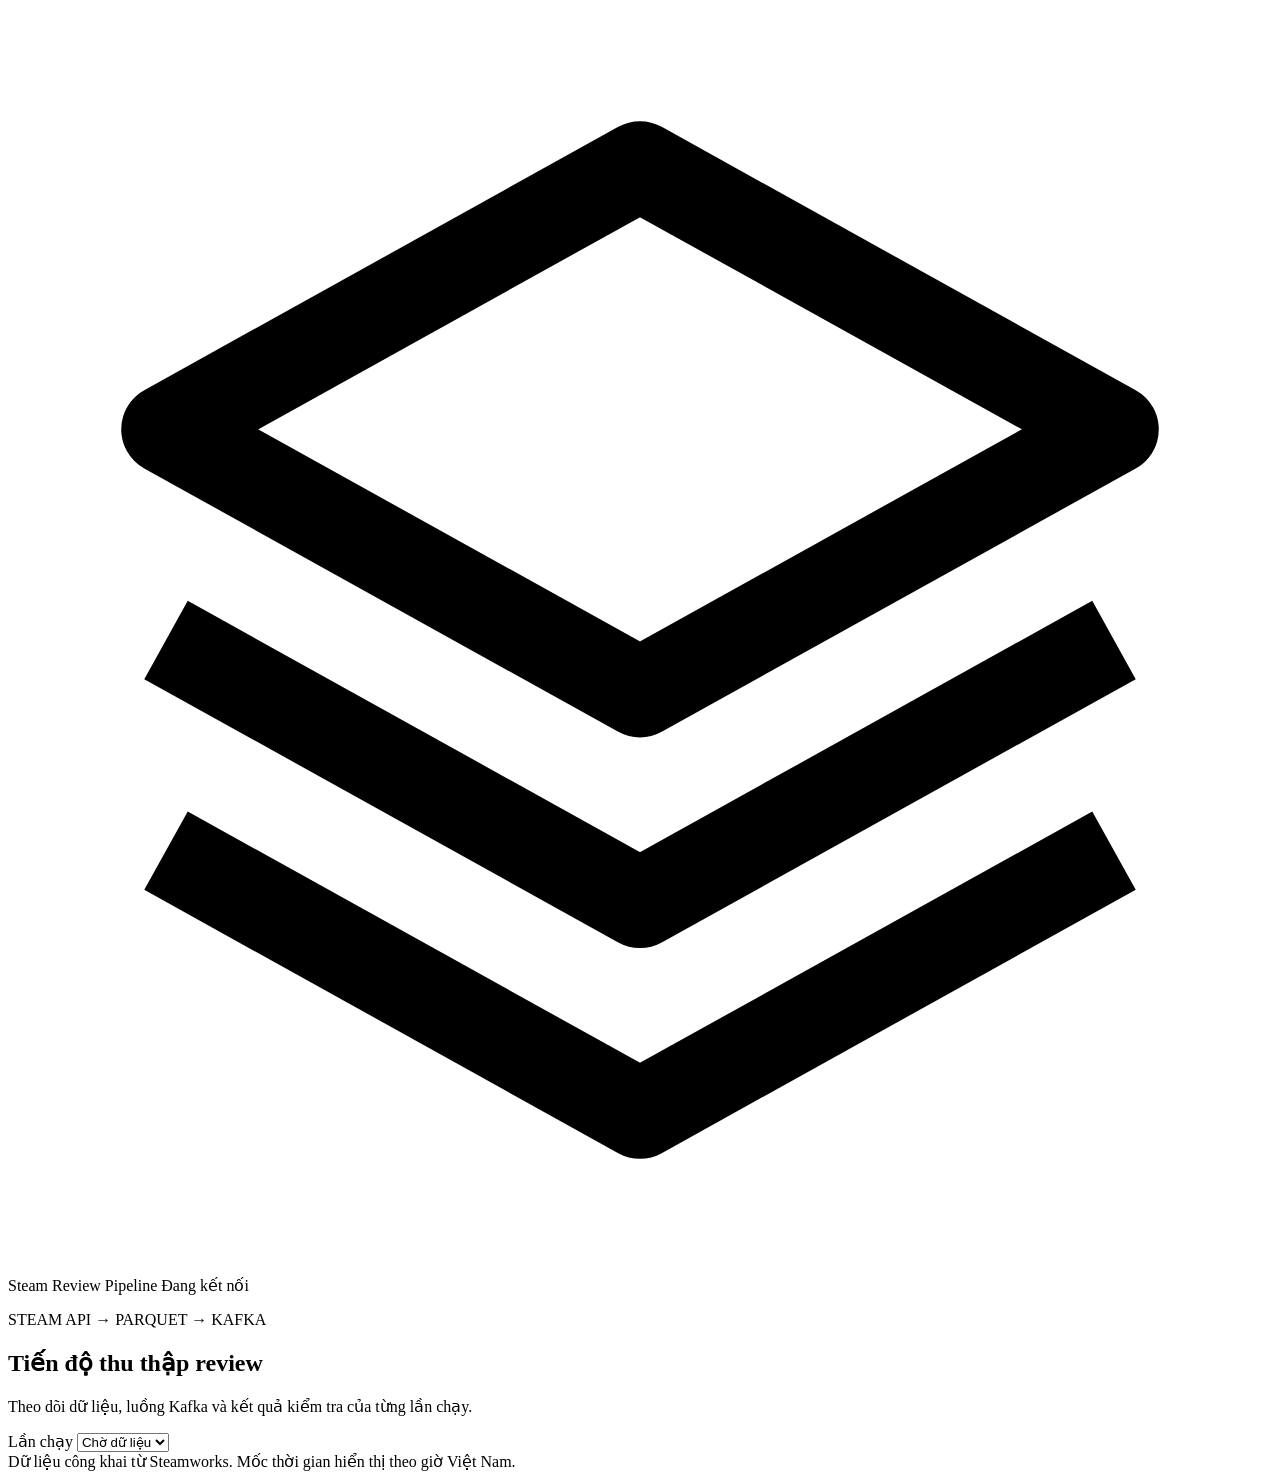
==== ui/index.html @ 020e511a "Add Steam review backfill, Kafka metrics, and demo dashboard" ====
<!doctype html>
<html lang="vi">
<head>
  <meta charset="utf-8">
  <meta name="viewport" content="width=device-width, initial-scale=1">
  <meta name="theme-color" content="#101726">
  <title>Steam Review Pipeline</title>
  <link rel="stylesheet" href="/dashboard.css">
  <script src="/dashboard.js" defer></script>
</head>
<body>
  <header class="topbar">
    <div class="frame brand">
      <span class="brand-mark" aria-hidden="true">
        <svg viewBox="0 0 24 24" fill="none" stroke="currentColor" stroke-width="1.7" stroke-linejoin="round">
          <path d="M12 3 3 8l9 5 9-5-9-5ZM3 12l9 5 9-5M3 16l9 5 9-5"/>
        </svg>
      </span>
      <span>Steam Review Pipeline</span>
      <span id="connection" class="connection">Đang kết nối</span>
    </div>
  </header>

  <main class="frame">
    <section class="hero" aria-labelledby="page-title">
      <div>
        <p class="eyebrow">STEAM API <span>→</span> PARQUET <span>→</span> KAFKA</p>
        <h1 id="page-title">Tiến độ thu thập review</h1>
        <p id="run-caption" class="muted">Theo dõi dữ liệu, luồng Kafka và kết quả kiểm tra của từng lần chạy.</p>
      </div>
      <div class="run-picker">
        <label for="run">Lần chạy</label>
        <select id="run" aria-label="Chọn lần chạy"><option value="">Chờ dữ liệu</option></select>
      </div>
    </section>

    <div id="notice" class="notice" role="status" hidden></div>
    <div id="results" hidden>
      <section class="metrics" aria-label="Tổng quan lần chạy">
        <article class="metric"><p>Review từ API</p><strong id="raw">—</strong><span id="pages">—</span></article>
        <article class="metric"><p>Review trong bộ dữ liệu</p><strong id="exported">—</strong><span id="target">—</span></article>
        <article class="metric"><p>Event Kafka đã ACK</p><strong id="published">—</strong><span id="publish-rate">—</span></article>
        <article class="metric"><p>Consumer lag</p><strong id="lag">—</strong><span id="lag-detail">—</span></article>
      </section>

      <div class="columns">
        <section class="panel games" aria-labelledby="games-heading">
          <div class="section-title"><div><p class="eyebrow">STEAM API</p><h2 id="games-heading">Theo từng game</h2></div><span id="game-count" class="pill">—</span></div>
          <p id="game-description" class="muted"></p>
          <label id="game-search-box" class="game-search" hidden>
            <span>Tìm game theo tên hoặc App ID</span>
            <input id="game-search" type="search" placeholder="Ví dụ Portal hoặc 620">
          </label>
          <div id="game-list" class="game-list"></div>
        </section>

        <section class="panel" aria-labelledby="steps-heading">
          <div class="section-title"><div><p class="eyebrow">PIPELINE</p><h2 id="steps-heading">Các bước xử lý</h2></div><span id="phase" class="pill">—</span></div>
          <ol id="steps" class="steps"></ol>
        </section>
      </div>

      <div class="columns">
        <section class="panel" aria-labelledby="kafka-heading">
          <div class="section-title"><div><p class="eyebrow">STREAMING</p><h2 id="kafka-heading">Hiệu năng Kafka</h2></div><span class="pill">Kafka</span></div>
          <p id="topic" class="technical muted">steam.reviews.upserts.v2</p>
          <dl id="kafka-metrics" class="data-list"></dl>
          <div id="offsets" class="offsets"></div>
        </section>
        <section class="panel" aria-labelledby="quality-heading">
          <div class="section-title"><div><p class="eyebrow">ĐỐI CHIẾU DỮ LIỆU</p><h2 id="quality-heading">Kiểm tra chất lượng</h2></div><span id="check-count" class="pill">—</span></div>
          <p id="clean-counts" class="muted"></p>
          <div id="checks" class="checks"></div>
        </section>
      </div>

      <section class="panel log" aria-labelledby="log-heading">
        <div class="section-title"><div><p class="eyebrow">BẰNG CHỨNG</p><h2 id="log-heading">Nhật ký lần chạy</h2></div></div>
        <div id="logs"></div>
      </section>
    </div>
  </main>

  <footer class="frame muted">Dữ liệu công khai từ Steamworks. Mốc thời gian hiển thị theo giờ Việt Nam.</footer>
</body>
</html>
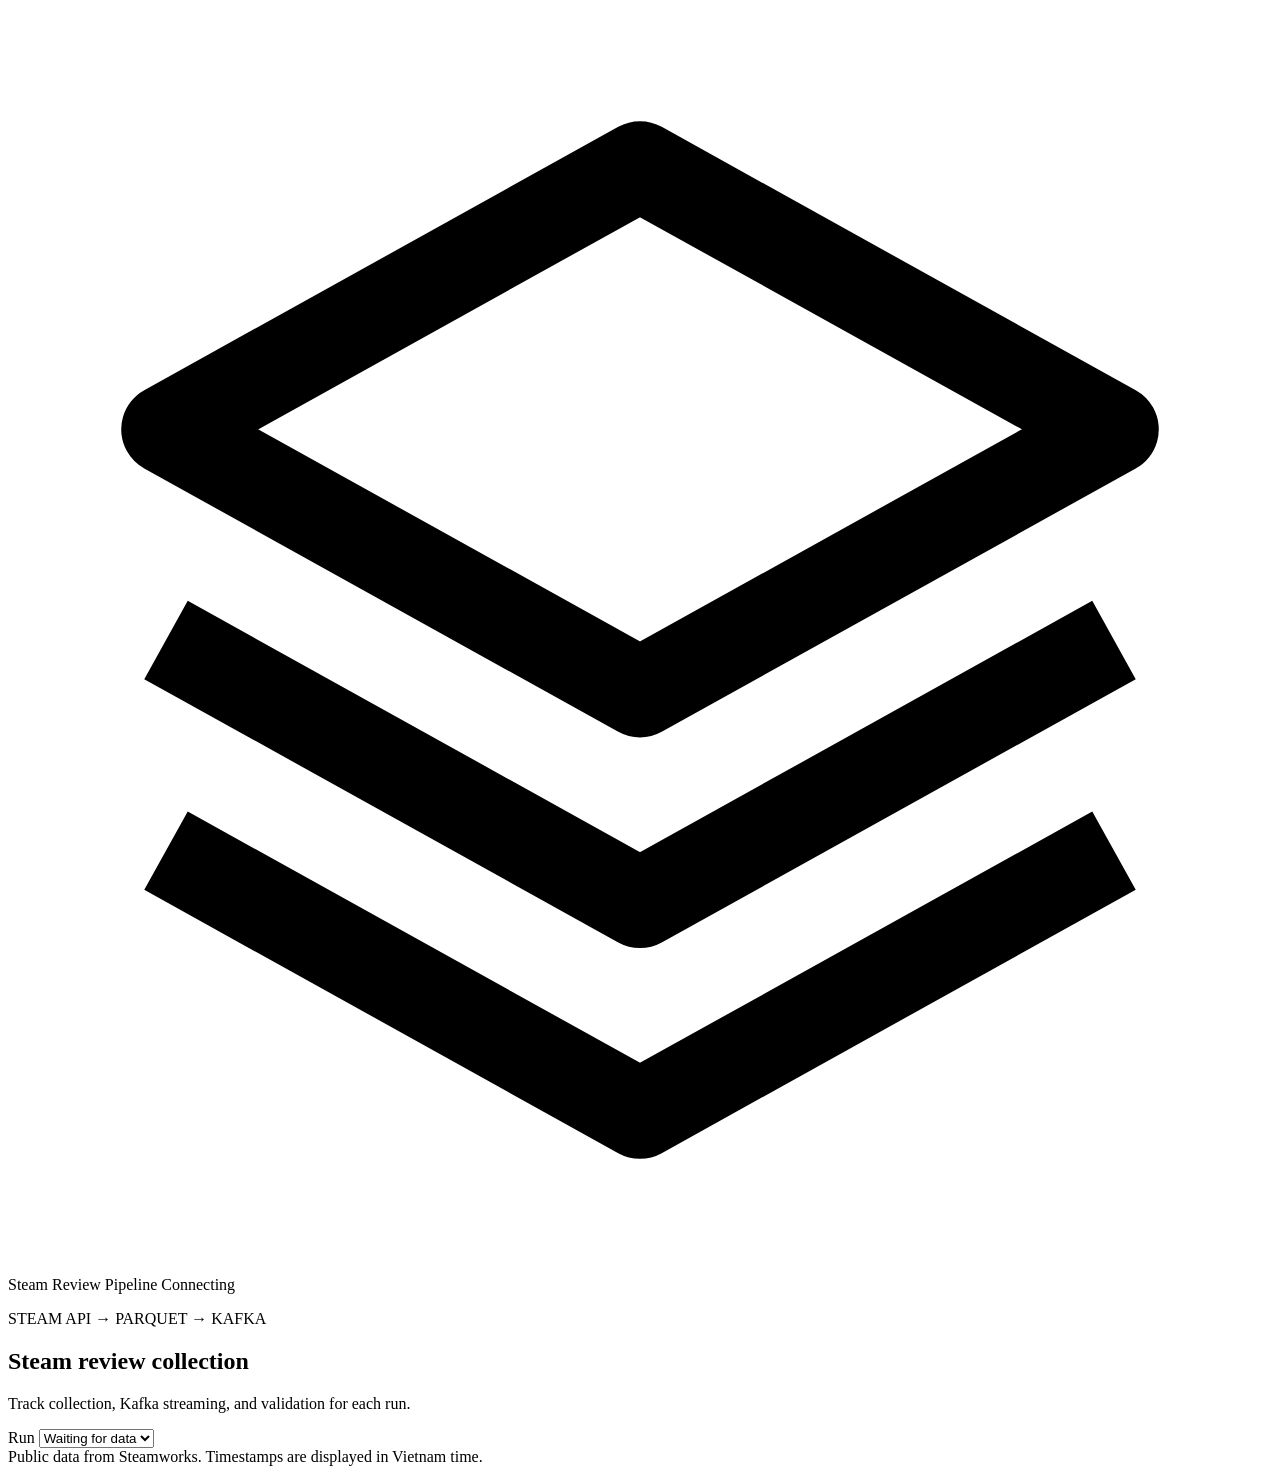
==== commit 4736a5f9: "Add ABSA-based recommendation demo and document its modules Bring the recommendation layer under ver" ====
--- a/ui/index.html
+++ b/ui/index.html
@@ -1,12 +1,12 @@
 <!doctype html>
-<html lang="vi">
+<html lang="en">
 <head>
   <meta charset="utf-8">
   <meta name="viewport" content="width=device-width, initial-scale=1">
   <meta name="theme-color" content="#101726">
   <title>Steam Review Pipeline</title>
   <link rel="stylesheet" href="/dashboard.css">
-  <script src="/dashboard.js" defer></script>
+  <script src="/dashboard.js?v=6" defer></script>
 </head>
 <body>
   <header class="topbar">
@@ -17,7 +17,7 @@
         </svg>
       </span>
       <span>Steam Review Pipeline</span>
-      <span id="connection" class="connection">Đang kết nối</span>
+      <span id="connection" class="connection">Connecting</span>
     </div>
   </header>
 
@@ -25,62 +25,62 @@
     <section class="hero" aria-labelledby="page-title">
       <div>
         <p class="eyebrow">STEAM API <span>→</span> PARQUET <span>→</span> KAFKA</p>
-        <h1 id="page-title">Tiến độ thu thập review</h1>
-        <p id="run-caption" class="muted">Theo dõi dữ liệu, luồng Kafka và kết quả kiểm tra của từng lần chạy.</p>
+        <h1 id="page-title">Steam review collection</h1>
+        <p id="run-caption" class="muted">Track collection, Kafka streaming, and validation for each run.</p>
       </div>
       <div class="run-picker">
-        <label for="run">Lần chạy</label>
-        <select id="run" aria-label="Chọn lần chạy"><option value="">Chờ dữ liệu</option></select>
+        <label for="run">Run</label>
+        <select id="run" aria-label="Select a run"><option value="">Waiting for data</option></select>
       </div>
     </section>
 
     <div id="notice" class="notice" role="status" hidden></div>
     <div id="results" hidden>
-      <section class="metrics" aria-label="Tổng quan lần chạy">
-        <article class="metric"><p>Review từ API</p><strong id="raw">—</strong><span id="pages">—</span></article>
-        <article class="metric"><p>Review trong bộ dữ liệu</p><strong id="exported">—</strong><span id="target">—</span></article>
-        <article class="metric"><p>Event Kafka đã ACK</p><strong id="published">—</strong><span id="publish-rate">—</span></article>
+      <section class="metrics" aria-label="Run overview">
+        <article class="metric"><p>API reviews</p><strong id="raw">—</strong><span id="pages">—</span></article>
+        <article class="metric"><p>Exported reviews</p><strong id="exported">—</strong><span id="target">—</span></article>
+        <article class="metric"><p>Kafka acknowledged events</p><strong id="published">—</strong><span id="publish-rate">—</span></article>
         <article class="metric"><p>Consumer lag</p><strong id="lag">—</strong><span id="lag-detail">—</span></article>
       </section>
 
       <div class="columns">
         <section class="panel games" aria-labelledby="games-heading">
-          <div class="section-title"><div><p class="eyebrow">STEAM API</p><h2 id="games-heading">Theo từng game</h2></div><span id="game-count" class="pill">—</span></div>
+          <div class="section-title"><div><p class="eyebrow">STEAM API</p><h2 id="games-heading">Games</h2></div><span id="game-count" class="pill">—</span></div>
           <p id="game-description" class="muted"></p>
           <label id="game-search-box" class="game-search" hidden>
-            <span>Tìm game theo tên hoặc App ID</span>
-            <input id="game-search" type="search" placeholder="Ví dụ Portal hoặc 620">
+            <span>Search by title or App ID</span>
+            <input id="game-search" type="search" placeholder="For example, Portal or 620">
           </label>
           <div id="game-list" class="game-list"></div>
         </section>
 
         <section class="panel" aria-labelledby="steps-heading">
-          <div class="section-title"><div><p class="eyebrow">PIPELINE</p><h2 id="steps-heading">Các bước xử lý</h2></div><span id="phase" class="pill">—</span></div>
+          <div class="section-title"><div><p class="eyebrow">PIPELINE</p><h2 id="steps-heading">Pipeline steps</h2></div><span id="phase" class="pill">—</span></div>
           <ol id="steps" class="steps"></ol>
         </section>
       </div>
 
       <div class="columns">
         <section class="panel" aria-labelledby="kafka-heading">
-          <div class="section-title"><div><p class="eyebrow">STREAMING</p><h2 id="kafka-heading">Hiệu năng Kafka</h2></div><span class="pill">Kafka</span></div>
+          <div class="section-title"><div><p class="eyebrow">STREAMING</p><h2 id="kafka-heading">Kafka performance</h2></div><span class="pill">Kafka</span></div>
           <p id="topic" class="technical muted">steam.reviews.upserts.v2</p>
           <dl id="kafka-metrics" class="data-list"></dl>
           <div id="offsets" class="offsets"></div>
         </section>
         <section class="panel" aria-labelledby="quality-heading">
-          <div class="section-title"><div><p class="eyebrow">ĐỐI CHIẾU DỮ LIỆU</p><h2 id="quality-heading">Kiểm tra chất lượng</h2></div><span id="check-count" class="pill">—</span></div>
+          <div class="section-title"><div><p class="eyebrow">DATA CHECKS</p><h2 id="quality-heading">Quality checks</h2></div><span id="check-count" class="pill">—</span></div>
           <p id="clean-counts" class="muted"></p>
           <div id="checks" class="checks"></div>
         </section>
       </div>
 
       <section class="panel log" aria-labelledby="log-heading">
-        <div class="section-title"><div><p class="eyebrow">BẰNG CHỨNG</p><h2 id="log-heading">Nhật ký lần chạy</h2></div></div>
+        <div class="section-title"><div><p class="eyebrow">EVIDENCE</p><h2 id="log-heading">Run log</h2></div></div>
         <div id="logs"></div>
       </section>
     </div>
   </main>
 
-  <footer class="frame muted">Dữ liệu công khai từ Steamworks. Mốc thời gian hiển thị theo giờ Việt Nam.</footer>
+  <footer class="frame muted">Public data from Steamworks. Timestamps are displayed in Vietnam time.</footer>
 </body>
 </html>
